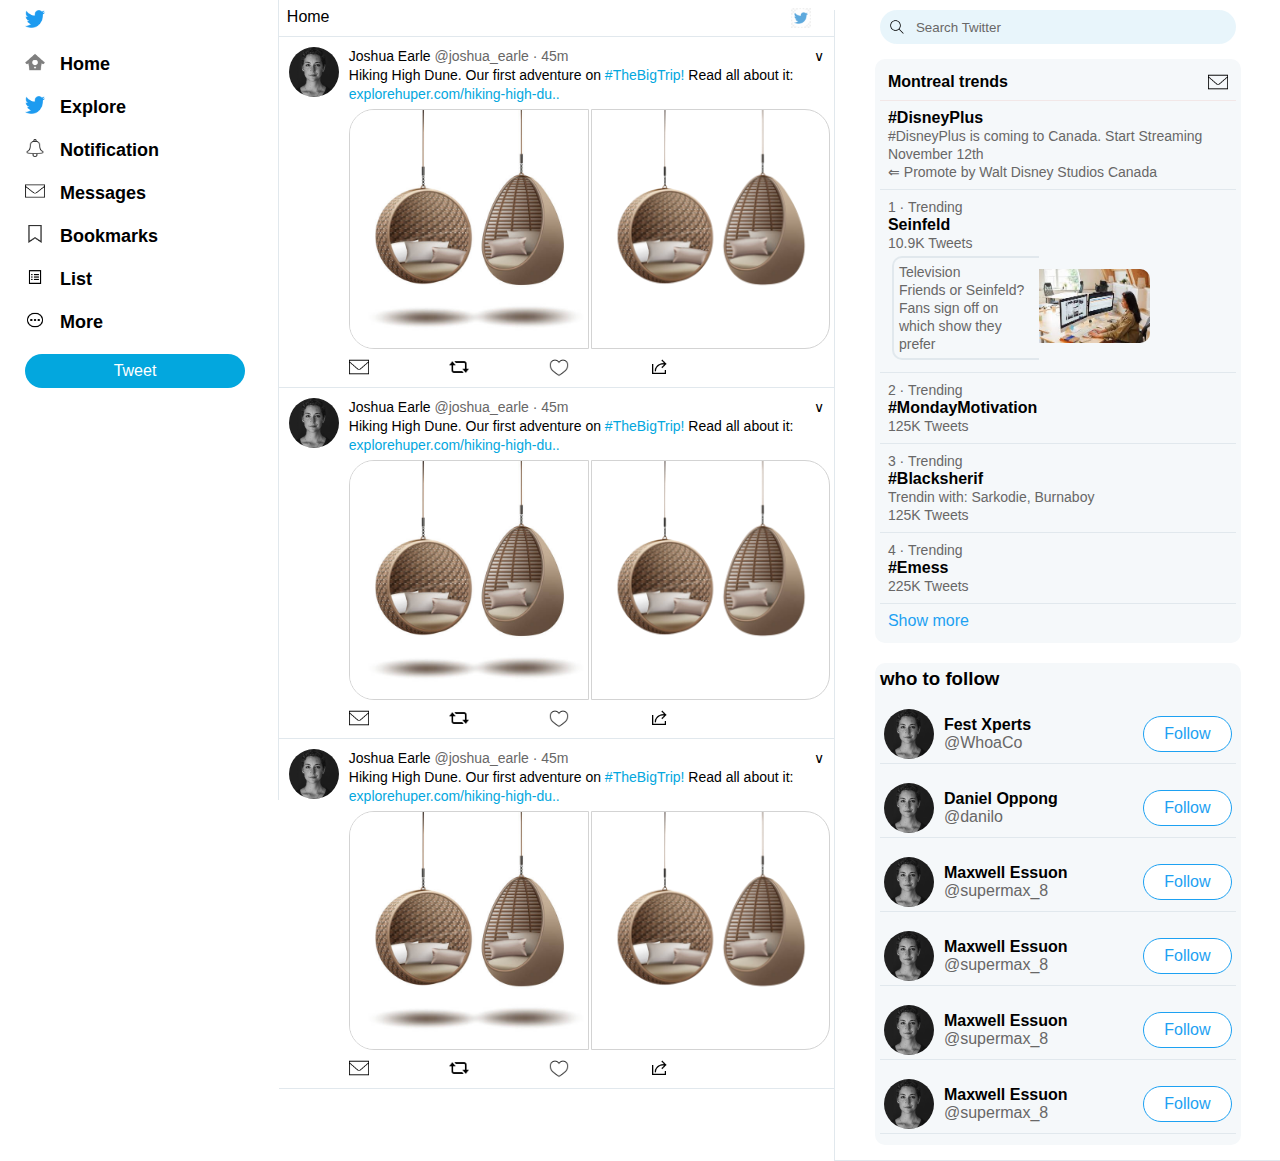
==== html/index.html @ 53280bb7 "Rename 404.html to index.html" ====
<!DOCTYPE html>
<html lang="en">
<head>
    <meta charset="UTF-8">
    <meta name="viewport" content="width=device-width, initial-scale=1.0">
    <title>Twitter Web Clone</title>
    <link rel="stylesheet" href="/styles/404.css">
</head>
<body>   
    
<main id="main">

    <sidebar class="left-sidebar-container">

        <div class="left-sidebar">

            <div >
                <img class="logo-icon" src="/icons/logo02.png" alt="">
            </div>
            <div >
                <img class="logo-icon" src="/icons/twitterhome_104282.png" alt="">
                <div > Home</div>
            </div>
            <div>
                <img class="logo-icon" src="/icons/logo02.png" alt="">
                <div>Explore</div>
            </div>
            <div>
                <img class="logo-icon" src="/icons/notification-icon.png" alt="">
                <div>Notification</div>
            </div>
            <div>
                <img class="logo-icon" src="/icons/message-icon.png" alt="">
                <div>Messages</div>
            </div>
            <div>
                <img class="logo-icon" src="/icons/bookmark-icon.png" alt="">
                <div>Bookmarks</div>
            </div>
            <div>
                <img class="logo-icon" src="/icons/list-icon.png" alt="">
                <div>List</div>
            </div>
            <div>
                <img class="logo-icon" src="/icons/more-icon.png" alt="">
                <div>More</div>
            </div>
            
            <button class="left-sidebar-btn"> Tweet</button>

        </div>
    
    </sidebar>
    

    <section id="middle-section">
        <div class="middle-header"><p>Home</p>
            <img class="header-icon" src="/icons/twitter-logo.png" alt="">
        </div>
         
        <div class="account-main-container">
            <div class="account-container">
                <div >
                     <img class="profile-pic" src="/icons/christine.jpg" alt="">
                </div>
                <div class="account-info">  
                        <div class="handel-sub">
                            <div><p>Joshua Earle </p>  <span class="account-handel">@joshua_earle &middot; 45m</span></div>
                            <div>  &or;</div>
                        </div>
                                       
                    <p class="post-cap">Hiking High Dune. Our first adventure on <span class="post-link"> #TheBigTrip! </span>
                        Read all about it: <span class="post-link">explorehuper.com/hiking-high-du..</span>
                    </p> 
                    <div class="post-img-container">
                        <img class="post-img" src="/icons/haingingchair1.jpg" alt="">
                        <img  class="post-img1" src="/icons/haingingchair1-removebg-preview.png" alt="">
                    </div>
                    <div class="engagement-icons-container">
                        <img class="engagement-icons" src="/icons/message-icon.png" alt="">
                        <img  class="engagement-icons" src="/icons/retweet-icon.png" alt="">
                        <img class="engagement-icons" src="/icons/like-icon.png" alt="">
                        <img  class="engagement-icons" src="/icons/download (13).png" alt="">
                    </div>
                </div>
            </div>
            <div class="account-container">
                <div >
                     <img class="profile-pic" src="/icons/christine.jpg" alt="">
                </div>
                <div class="account-info">

                    <div class="handel-sub">
                        <div><p>Joshua Earle </p>  <span class="account-handel">@joshua_earle &middot; 45m</span></div>
                        <div>  &or;</div>
                    </div>

                    <p class="post-cap">Hiking High Dune. Our first adventure on <span class="post-link"> #TheBigTrip! </span>
                        Read all about it: <span class="post-link">explorehuper.com/hiking-high-du..</span>
                    </p> 
                    <div class="post-img-container">
                        <img class="post-img" src="/icons/haingingchair1.jpg" alt="">
                        <img  class="post-img1" src="/icons/haingingchair1-removebg-preview.png" alt="">
                    </div>
                    <div class="engagement-icons-container">
                        <img class="engagement-icons" src="/icons/message-icon.png" alt="">
                        <img  class="engagement-icons" src="/icons/retweet-icon.png" alt="">
                        <img class="engagement-icons" src="/icons/like-icon.png" alt="">
                        <img  class="engagement-icons" src="/icons/download (13).png" alt="">
                    </div>
                </div>
            </div>

            <div class="account-container">
                <div >
                     <img class="profile-pic" src="/icons/christine.jpg" alt="">
                </div>
                <div class="account-info">

                    <div class="handel-sub">
                        <div><p>Joshua Earle </p>  <span class="account-handel">@joshua_earle &middot; 45m</span></div>
                        <div>  &or;</div>
                    </div>

                    <p class="post-cap">Hiking High Dune. Our first adventure on <span class="post-link"> #TheBigTrip! </span>
                        Read all about it: <span class="post-link">explorehuper.com/hiking-high-du..</span>
                    </p> 
                    <div class="post-img-container">
                        <img class="post-img" src="/icons/haingingchair1.jpg" alt="">
                        <img  class="post-img1" src="/icons/haingingchair1-removebg-preview.png" alt="">
                    </div>
                    <div class="engagement-icons-container">
                        <img class="engagement-icons" src="/icons/message-icon.png" alt="">
                        <img  class="engagement-icons" src="/icons/retweet-icon.png" alt="">
                        <img class="engagement-icons" src="/icons/like-icon.png" alt="">
                        <img  class="engagement-icons" src="/icons/download (13).png" alt="">
                    </div>
                </div>
            </div>
        </div>
    </section>

    <section id="right-section">
        <button class="twitter-search">
            <img class="search-icon" src="/icons/search.svg" alt="">
            Search Twitter
        </button>
        <div class="right-section-container">
        

            <div class="trending-head">
              
                    Montreal trends
                    <img  class="engagement-icons" src="/icons/message-icon.png" alt="">    
           </div> 
           <div class="disney-ad">
           <h4>#DisneyPlus</h4>
           <p> #DisneyPlus is coming to Canada. Start Streaming November 12th</p>
           <p>&lArr; Promote by Walt Disney Studios Canada</p>

           </div>
           <div class="trending1">
            <p>1 &middot; Trending</p>
            <h4>Seinfeld</h4>
            <p>10.9K Tweets</p>
            <div class="trending-highlight">
                <div class="description">
                    <p>Television</p>
                    <p>Friends or Seinfeld? Fans sign off
                        on which show they prefer
                    </p>
                </div>
                <div>
                    <img  src="/icons/web.jpg" alt="">
                </div>
            </div>
           </div>

           <div class="trending2">
            <p>2 &middot; Trending</p>
            <h4>#MondayMotivation</h4>
            <p>125K Tweets </p>
           </div>

           
           <div class="trending3">
            <p>3 &middot; Trending</p>
            <h4>#Blacksherif</h4>
            <p>Trendin with: Sarkodie, Burnaboy</p>
            <p>125K Tweets </p>
           </div>

           <div class="trending4">
            <p>4 &middot; Trending</p>
            <h4>#Emess </h4>
            <p>225K Tweets </p>
          </div>

         <div class="trending5">
            <p>Show more</p>   
         </div>

        </div>

        <div class="follow-suggestion">
            <div><h3>who to follow</h3></div>

            <div class="suggestion-account">
               
                <div class="sugg-profile-info">
                    <img class="profile-pic" src="/icons/christine.jpg" alt="">
                    <div>
                        <h4 class="sugg-account-name">Fest Xperts</h4>
                     <p class="account-handel">@WhoaCo</p>
                    </div>
                </div>
                <button class="follow-btn">
                    Follow 
                </button>
            </div>
            <div class="suggestion-account">
               
                <div class="sugg-profile-info">
                    <img class="profile-pic" src="/icons/christine.jpg" alt="">
                    <div>
                        <h4 class="sugg-account-name">Daniel Oppong</h4>
                     <p class="account-handel">@danilo</p>
                    </div>
                </div>
                <button class="follow-btn">
                    Follow 
                </button>
            </div>
            <div class="suggestion-account">
               
                <div class="sugg-profile-info">
                    <img class="profile-pic" src="/icons/christine.jpg" alt="">
                    <div>
                        <h4 class="sugg-account-name">Maxwell Essuon</h4>
                     <p class="account-handel">@supermax_8</p>
                    </div>
                </div>
                <button class="follow-btn">
                    Follow 
                </button>
            </div>
            <div class="suggestion-account">
               
                <div class="sugg-profile-info">
                    <img class="profile-pic" src="/icons/christine.jpg" alt="">
                    <div>
                        <h4 class="sugg-account-name">Maxwell Essuon</h4>
                     <p class="account-handel">@supermax_8</p>
                    </div>
                </div>
                <button class="follow-btn">
                    Follow 
                </button>
            </div>
            <div class="suggestion-account">
               
                <div class="sugg-profile-info">
                    <img class="profile-pic" src="/icons/christine.jpg" alt="">
                    <div>
                        <h4 class="sugg-account-name">Maxwell Essuon</h4>
                     <p class="account-handel">@supermax_8</p>
                    </div>
                </div>
                <button class="follow-btn">
                    Follow 
                </button>
            </div>
            <div class="suggestion-account">
               
                <div class="sugg-profile-info">
                    <img class="profile-pic" src="/icons/christine.jpg" alt="">
                    <div>
                        <h4 class="sugg-account-name">Maxwell Essuon</h4>
                     <p class="account-handel">@supermax_8</p>
                    </div>
                </div>
                <button class="follow-btn">
                    Follow 
                </button>
            </div>
        </div>
  
    </section>

    



</main>

   

    



    
</body>
</html>
---- styles/404.css ----
*{
    margin: 0;
    padding: 0;
    font-family: Roboto, Arial;   
}

#main{
    display: flex;
    flex-direction:row;
}

.left-sidebar-container{
    border-right: 0.5px solid #e1e8ed ;
    height: 800px;
    font-size: 18px;
    font-weight: 700;
    width:25%;
}

.left-sidebar{
    display: flex;
    flex-direction: column;
    justify-content:space-between;  
}

.left-sidebar div{
    display: flex;
    align-items: center;
    gap: 15px;
    
}

.logo-icon{
    margin-top: 10px;
    margin-bottom: 15px;
    margin-left: 25px;
    width: 20px;
    height: 18px; 
     
}

.logo-icon:hover{
    color: rgb(3, 167, 222) ;
}

.left-sidebar-btn{
    width: 220px;
    color: white;
    background-color: rgb(3, 167, 222);
    border-radius: 60px;
    border: none;
    padding: 8px;
    font-size: 16px;
    margin-top: 10px;
    margin-bottom: 18px;
    margin-left: 25px;
}


/* /////////END OF SIDEBAR-LEFT///// */


#middle-section{
    width: 50%;
}

.middle-header{
  display: flex;
  justify-content: space-between;
  padding: 8px;
  border-bottom: 0.5px solid #e1e8ed; 

}

.header-icon{
    width: 20px;
    margin-right: 15px;
}

.account-main-container{
    display: flex;
    flex-direction: column;
}

.account-container{
    display: flex;
    gap: 10px;
    padding: 10px;
    line-height: 19px;  
    border-bottom: 0.5px solid #e1e8ed; 
}


.profile-pic{
    width: 50px;
    height: 50px;
    border-radius: 25px;
}

.handel-sub{
    display: flex;
    justify-content: space-between;
}
.account-handel{
    color: rgb(104, 103, 103);
}


.account-info{
    font-size: 14px;
} 

.account-info  p{
    display:inline-block;
}

.post-link{
    color:rgb(3, 167, 222) ;
}

.post-img-container{
    display: flex;
}

.post-cap{
    margin-bottom: 5px;
}
.post-img{
    width: 50%;
    border: 1px solid lightgray;
    border-bottom-left-radius: 25px;
    border-top-left-radius:25px ;
    margin-right:2px ;
    margin-bottom: 8px;
}

.post-img1{
    width: 50%;
    border: 1px solid lightgray;
    border-top-right-radius: 25px;
    border-bottom-right-radius: 25px;
    margin-bottom: 8px;
}

.engagement-icons-container{
    display: flex;
    justify-content: start;
    align-items:start;
    gap: 80px;
}

.engagement-icons{
    width: 20px;
    height: 20px;
    color: rgb(104, 103, 103);  ;
}





#right-section{
    display: flex;
    flex-direction: column;
    align-items: center;
    margin-top: 10px;
    border-left:1px solid #e1e8ed ;
    border-bottom: 0.5px solid #e1e8ed; 
    width: 40%;
   
}

.right-section-container{
    background-color: #f5f8fa;
    border-radius: 10px;
    margin: 5px;
    padding: 5px;
    width: 80%;
    height: 580px;
}

.twitter-search{
    display: flex;
    justify-content:start;
    align-items: center;
    gap: 10px;
    width: 80%;
    padding: 8px;
    color: rgb(104, 103, 103); 
    border:none ;
    border-radius: 100px;
    background-color:rgba(220, 239, 249, 0.646);
    margin-bottom: 10px;
}

.search-icon{
    width: 18px;
}

.trending-head{
    display: flex;
    justify-content: space-between;
    align-items: center;
    border-bottom: 0.5px solid rgb(242, 231, 231); 
    padding: 8px;
    font-weight: 700;
}

.right-section-container p {
    font-size: 14px;
    color: rgb(104, 103, 103); 
}

.disney-ad,
.trending1,
.trending2,
.trending3,
.trending4,
.trending5
{
    padding: 8px;
    line-height: 18px;
    border-bottom: 0.5px solid #e1e8ed; 
    
}

.trending5 p{
    color:#1da1f2 ;
    font-size: 16px;
}

.trending5 {
    border-bottom: none;
}

.trending-highlight{
    display: flex;
    flex-direction: row;
    align-items: center;
    border-radius: 10px;
    padding: 4px;
    /* gap: 10px; */

}
.trending-highlight .description {
width: 200px;
border: 2px solid #e1e8ed ;
padding: 2px;
border-bottom-left-radius: 10px;
 border-top-left-radius:10px ;
 border-right: none;
 padding: 5px;
}

.trending-highlight .description p {
    font-size: 14px;
}

.trending-highlight img {
    width: 60%;
    object-fit: contain;
    
    border-top-right-radius: 10px;
    border-bottom-right-radius: 10px;
}

.follow-suggestion{
    display: flex;
    flex-direction: column;
    justify-content: start;
    background-color: #f5f8fa;
    /* border-bottom: 0.5px solid #e1e8ed;  */
    height: 20px;
    border-radius: 10px;
    height: 100%;
    width: 80%;
    margin: 15px;
    padding: 5px;
}

.suggestion-account{
    display: flex;
    justify-content:space-between;
    align-items: center;
    margin-top: 10px;
    margin-top: 15px;
    padding: 4px;
    border-bottom: 0.5px solid #e1e8ed; 


}

.sugg-profile-info{
    display: flex;
    align-items: center;
    gap: 10px;
}

.follow-btn{
    color: #1da1f2;
    font-size: 16px;
    background-color: white;
    border: 1px solid #1da1f2;
    padding:8px 20px;
    border-radius: 18px;
}

.follow-btn:hover{
    cursor: pointer;
    color: white;
    background-color:  #1da1f2;
    border: 1px solid white;
    transition: 0.015;
    
}



/* ///////////////// Responsive////////////// */
@media only screen and (max-width:768px) {

        
        .left-sidebar-container{
            font-size: 12px;
            width:20%;
        }
        
        .left-sidebar div{
            display: flex;
            align-items: center;
            gap: 8px;
            
        }
        
        .logo-icon{
            width: 15px;
            height: 15px; 
            
        }
        
        .left-sidebar-btn{
            width:80%;
            padding: 6px;
            font-size: 14px;
        }
        
        #middle-section{
            width: 40%;
            }

            
        .middle-header{
            display: flex;
            justify-content: space-between;
            padding: 8px;
            border-bottom: 0.5px solid #e1e8ed; 
        
        }
        
        .header-icon{
            width: 20px;
            margin-right: 18px;
        }
        
        .account-container{
            gap: 5px;
        }
        
        
        .profile-pic{
            width: 25px;
            height: 25px;
        }
        

        .account-info{
            font-size: 13px;
        } 

        .post-img{
            width: 45%;
        }
        
        .post-img1{
            width: 45%;
        }
        
        .engagement-icons-container{
            gap: 40px;
        }
        
        .engagement-icons{
            width: 15px;
            height: 15px;
        }
        
        
        #right-section{
            width: 40%;
        }

        .right-section-container{
            width: 80%;
            height: 100%;
        }

        .twitter-search{
            width: 80%;
        }

        .search-icon{
            width: 16px;
        }

        .right-section-container p {
            font-size: 12px;
        }

        .disney-ad,
        .trending1,
        .trending2,
        .trending3,
        .trending4,
        .trending5
        {
            padding: 6px;
            line-height: 16px;
        }

        .trending5 p{
            font-size: 12px;
        }

        .trending-highlight .description {
        width: 100%;

        }

        .trending-highlight .description p {
            font-size: 8px;
        }

        .trending-highlight img {
            width: 100%;
        }

        .follow-suggestion{
            height: 100%;
            width: 80%;
            margin: 8px;
        
        }

        .suggestion-account{
            
            margin-top: 5px;
            margin-top: 5px;
            padding: 2px;
        }

        .sugg-profile-info{
            gap: 5px;
        }

        .follow-btn{
            font-size: 12px;
            border: 1px solid #1da1f2;
            padding:4px 8px;
        }


        
}
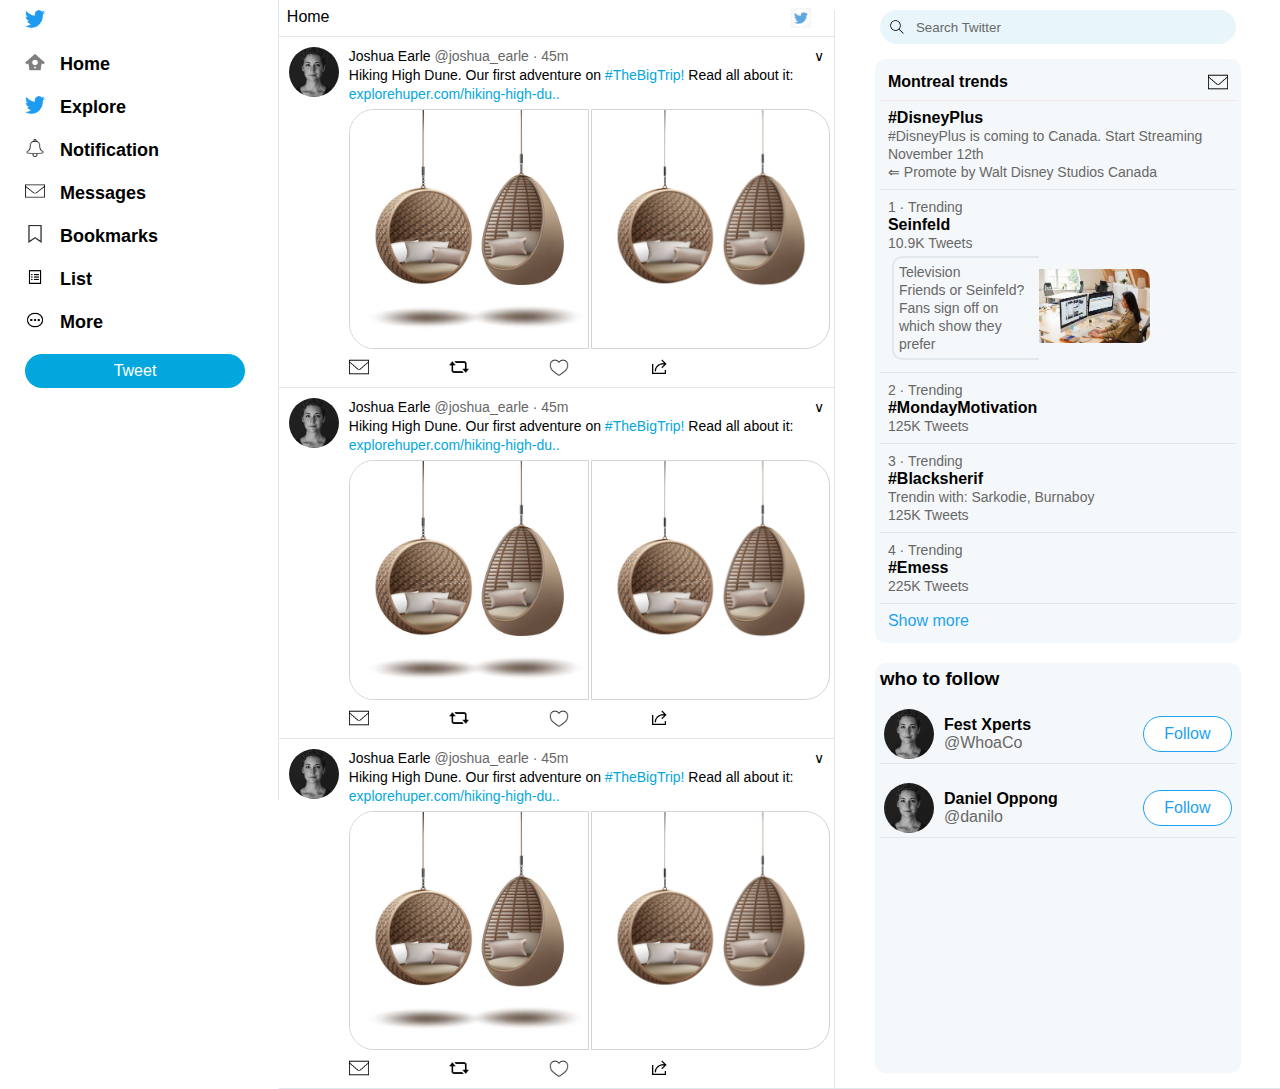
==== commit b16060e7: "updated files" ====
--- a/html/index.html
+++ b/html/index.html
@@ -231,58 +231,8 @@
                     Follow 
                 </button>
             </div>
-            <div class="suggestion-account">
-               
-                <div class="sugg-profile-info">
-                    <img class="profile-pic" src="/icons/christine.jpg" alt="">
-                    <div>
-                        <h4 class="sugg-account-name">Maxwell Essuon</h4>
-                     <p class="account-handel">@supermax_8</p>
-                    </div>
-                </div>
-                <button class="follow-btn">
-                    Follow 
-                </button>
-            </div>
-            <div class="suggestion-account">
-               
-                <div class="sugg-profile-info">
-                    <img class="profile-pic" src="/icons/christine.jpg" alt="">
-                    <div>
-                        <h4 class="sugg-account-name">Maxwell Essuon</h4>
-                     <p class="account-handel">@supermax_8</p>
-                    </div>
-                </div>
-                <button class="follow-btn">
-                    Follow 
-                </button>
-            </div>
-            <div class="suggestion-account">
-               
-                <div class="sugg-profile-info">
-                    <img class="profile-pic" src="/icons/christine.jpg" alt="">
-                    <div>
-                        <h4 class="sugg-account-name">Maxwell Essuon</h4>
-                     <p class="account-handel">@supermax_8</p>
-                    </div>
-                </div>
-                <button class="follow-btn">
-                    Follow 
-                </button>
-            </div>
-            <div class="suggestion-account">
-               
-                <div class="sugg-profile-info">
-                    <img class="profile-pic" src="/icons/christine.jpg" alt="">
-                    <div>
-                        <h4 class="sugg-account-name">Maxwell Essuon</h4>
-                     <p class="account-handel">@supermax_8</p>
-                    </div>
-                </div>
-                <button class="follow-btn">
-                    Follow 
-                </button>
-            </div>
+       
+            
         </div>
   
     </section>
@@ -301,4 +251,4 @@
 
     
 </body>
-</html>
+</html>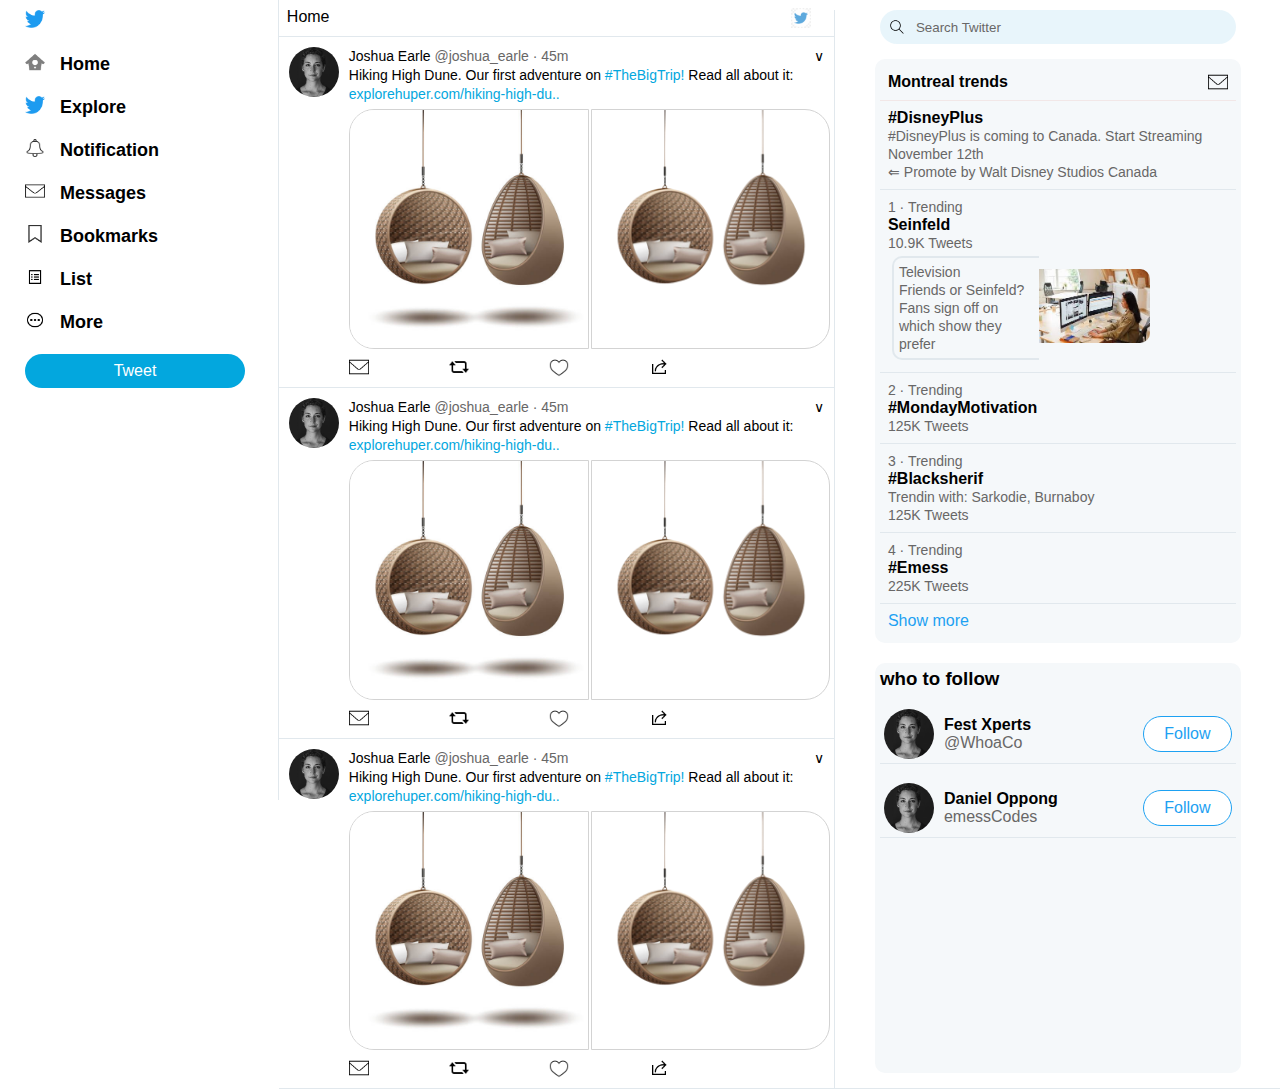
==== commit 96a85e46: "file update" ====
--- a/html/index.html
+++ b/html/index.html
@@ -224,7 +224,7 @@
                     <img class="profile-pic" src="/icons/christine.jpg" alt="">
                     <div>
                         <h4 class="sugg-account-name">Daniel Oppong</h4>
-                     <p class="account-handel">@danilo</p>
+                     <p class="account-handel">emessCodes</p>
                     </div>
                 </div>
                 <button class="follow-btn">
@@ -251,4 +251,4 @@
 
     
 </body>
-</html>+</html>
